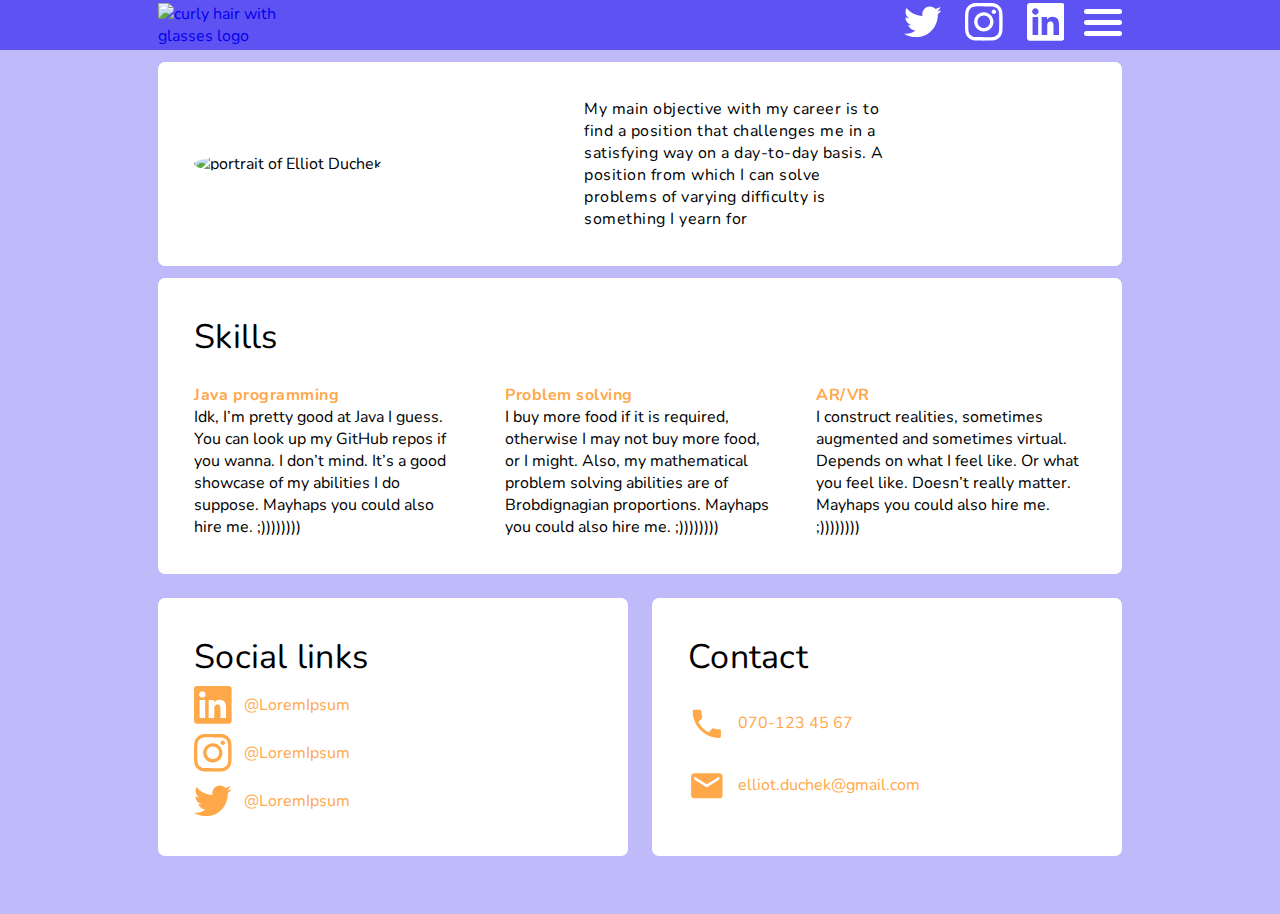
==== docs/index.html @ fb390127 "add old resume site" ====
<!DOCTYPE html>
<html lang="en">

<head>
    <meta charset="UTF-8" />
    <meta name="viewport" content="width=device-width, initial-scale=1.0" />
    <meta http-equiv="X-UA-Compatible" content="ie=edge" />
    <meta name="description" content="This is a resume elloot made for school." />
    <link rel="shortcut icon" href="./favicon.ico" type="image/x-icon" />
    <title>Elliot Duchek Resume</title>
    <link rel="stylesheet" href="css/style.css" />
    <link href="https://fonts.googleapis.com/css?family=Nunito&display=swap" rel="stylesheet" />
    <link href="https://fonts.googleapis.com/icon?family=Material+Icons" rel="stylesheet" />
    <script src="./js/main.js" defer></script>
</head>

<body>
    <div class="page-wrapper">
        <section class="navigation">
            <div class="navigation-wrapper">
                <div class="navbar-wrapper">
                    <div class="container">
                        <nav class="navbar">
                            <div class="navbar__logo-wrapper">
                                <a href="index.html">
                                    <img class="navbar__logo" src="/img/name-logo-white.svg"
                                        alt="curly hair with glasses logo" width="161.44869px" />
                                </a>
                            </div>
                            <div class="navbar__hamburger-social-links-wrapper">
                                <div class="navbar__social-links">
                                    <a href="https://twitter.com/" class="social-link" target="_blank" rel="noopener">
                                        <svg role="img" viewBox="0 0 24 24" xmlns="http://www.w3.org/2000/svg"
                                            width="37.63506px" height="37.63506px">
                                            <title>Twitter icon</title>
                                            <path
                                                d="M23.954 4.569c-.885.389-1.83.654-2.825.775 1.014-.611 1.794-1.574 2.163-2.723-.951.555-2.005.959-3.127 1.184-.896-.959-2.173-1.559-3.591-1.559-2.717 0-4.92 2.203-4.92 4.917 0 .39.045.765.127 1.124C7.691 8.094 4.066 6.13 1.64 3.161c-.427.722-.666 1.561-.666 2.475 0 1.71.87 3.213 2.188 4.096-.807-.026-1.566-.248-2.228-.616v.061c0 2.385 1.693 4.374 3.946 4.827-.413.111-.849.171-1.296.171-.314 0-.615-.03-.916-.086.631 1.953 2.445 3.377 4.604 3.417-1.68 1.319-3.809 2.105-6.102 2.105-.39 0-.779-.023-1.17-.067 2.189 1.394 4.768 2.209 7.557 2.209 9.054 0 13.999-7.496 13.999-13.986 0-.209 0-.42-.015-.63.961-.689 1.8-1.56 2.46-2.548l-.047-.02z" />
                                        </svg>
                                    </a>
                                    <a href="https://www.instagram.com/" class="social-link" target="_blank"
                                        rel="noopener">
                                        <svg role="img" viewBox="0 0 24 24" xmlns="http://www.w3.org/2000/svg"
                                            width="37.63506px" height="37.63506px">
                                            <title>Instagram icon</title>
                                            <path
                                                d="M12 0C8.74 0 8.333.015 7.053.072 5.775.132 4.905.333 4.14.63c-.789.306-1.459.717-2.126 1.384S.935 3.35.63 4.14C.333 4.905.131 5.775.072 7.053.012 8.333 0 8.74 0 12s.015 3.667.072 4.947c.06 1.277.261 2.148.558 2.913.306.788.717 1.459 1.384 2.126.667.666 1.336 1.079 2.126 1.384.766.296 1.636.499 2.913.558C8.333 23.988 8.74 24 12 24s3.667-.015 4.947-.072c1.277-.06 2.148-.262 2.913-.558.788-.306 1.459-.718 2.126-1.384.666-.667 1.079-1.335 1.384-2.126.296-.765.499-1.636.558-2.913.06-1.28.072-1.687.072-4.947s-.015-3.667-.072-4.947c-.06-1.277-.262-2.149-.558-2.913-.306-.789-.718-1.459-1.384-2.126C21.319 1.347 20.651.935 19.86.63c-.765-.297-1.636-.499-2.913-.558C15.667.012 15.26 0 12 0zm0 2.16c3.203 0 3.585.016 4.85.071 1.17.055 1.805.249 2.227.415.562.217.96.477 1.382.896.419.42.679.819.896 1.381.164.422.36 1.057.413 2.227.057 1.266.07 1.646.07 4.85s-.015 3.585-.074 4.85c-.061 1.17-.256 1.805-.421 2.227-.224.562-.479.96-.899 1.382-.419.419-.824.679-1.38.896-.42.164-1.065.36-2.235.413-1.274.057-1.649.07-4.859.07-3.211 0-3.586-.015-4.859-.074-1.171-.061-1.816-.256-2.236-.421-.569-.224-.96-.479-1.379-.899-.421-.419-.69-.824-.9-1.38-.165-.42-.359-1.065-.42-2.235-.045-1.26-.061-1.649-.061-4.844 0-3.196.016-3.586.061-4.861.061-1.17.255-1.814.42-2.234.21-.57.479-.96.9-1.381.419-.419.81-.689 1.379-.898.42-.166 1.051-.361 2.221-.421 1.275-.045 1.65-.06 4.859-.06l.045.03zm0 3.678c-3.405 0-6.162 2.76-6.162 6.162 0 3.405 2.76 6.162 6.162 6.162 3.405 0 6.162-2.76 6.162-6.162 0-3.405-2.76-6.162-6.162-6.162zM12 16c-2.21 0-4-1.79-4-4s1.79-4 4-4 4 1.79 4 4-1.79 4-4 4zm7.846-10.405c0 .795-.646 1.44-1.44 1.44-.795 0-1.44-.646-1.44-1.44 0-.794.646-1.439 1.44-1.439.793-.001 1.44.645 1.44 1.439z" />
                                        </svg>
                                    </a>
                                    <a href="https://www.linkedin.com" class="social-link" target="_blank"
                                        rel="noopener">
                                        <svg role="img" viewBox="0 0 24 24" xmlns="http://www.w3.org/2000/svg"
                                            width="37.63506px" height="37.63506px">
                                            <title>LinkedIn icon</title>
                                            <path
                                                d="M20.447 20.452h-3.554v-5.569c0-1.328-.027-3.037-1.852-3.037-1.853 0-2.136 1.445-2.136 2.939v5.667H9.351V9h3.414v1.561h.046c.477-.9 1.637-1.85 3.37-1.85 3.601 0 4.267 2.37 4.267 5.455v6.286zM5.337 7.433c-1.144 0-2.063-.926-2.063-2.065 0-1.138.92-2.063 2.063-2.063 1.14 0 2.064.925 2.064 2.063 0 1.139-.925 2.065-2.064 2.065zm1.782 13.019H3.555V9h3.564v11.452zM22.225 0H1.771C.792 0 0 .774 0 1.729v20.542C0 23.227.792 24 1.771 24h20.451C23.2 24 24 23.227 24 22.271V1.729C24 .774 23.2 0 22.222 0h.003z" />
                                        </svg>
                                    </a>
                                </div>
                                <div class="navbar__hamburger-icon" id="hamburger-toggle">
                                    <div class="hamburger-bar top" id="hamburger"></div>
                                    <div class="hamburger-bar mid" id="hamburger"></div>
                                    <div class="hamburger-bar bottom" id="hamburger"></div>
                                </div>
                            </div>
                        </nav>
                    </div>
                </div>
                <div class="menu" id="menu">
                    <div class="menu__container">
                        <a href="portfolio.html" class="menu__link">Portfolio</a>
                        <a href="experience-education.html" class="menu__link">Experience</a>
                        <a href="#contact" class="menu__link">Contact</a>
                    </div>
                </div>
            </div>
        </section>
        <div class="container">
            <section class="info">
                <div class="card-wrapper about-me-wrapper" id="aboutMeContainer">
                    <h4 class="card__title aboutMeToWrap" id="aboutMeTitle">About me</h4>
                    <div class="card__image-container" id="aboutMeImage">
                        <div class="card__image-wrapper">
                            <!--<img src="./img/portrait.webp" alt="portrait of Elliot Duchek" class="card__portrait" width="300px" />-->
                            <picture>
                                <source type="image/webp" srcset="/img/portrait.webp" />
                                <img src="/img/portrait.jpg" alt="portrait of Elliot Duchek" class="card__portrait"
                                    width="300px" />
                            </picture>
                        </div>
                    </div>
                    <p class="card__text aboutMeToWrap" id="aboutMeText">My main objective with my career is to find a
                        position that challenges me in a satisfying way on a day-to-day basis. A position from which I
                        can solve problems of varying difficulty is something I yearn for</p>
                </div>
                <div class="card-wrapper">
                    <h4 class="card__title">Skills</h4>
                    <ul class="card__list card__list-skills">
                        <li class="card__skill-wrapper">
                            <span class="card__skill-title" id="skillTitle"><i
                                    class="material-icons">arrow_drop_down</i> Java programming</span>
                            <p class="card__skill-info">Idk, I’m pretty good at Java I guess. You can look up my GitHub
                                repos if you wanna. I don’t mind. It’s a good showcase of my abilities I do suppose.
                                Mayhaps you could also hire me. ;))))))))</p>
                        </li>
                        <li class="card__skill-wrapper">
                            <span class="card__skill-title" id="skillTitle"><i
                                    class="material-icons">arrow_drop_down</i> Problem solving</span>
                            <p class="card__skill-info">I buy more food if it is required, otherwise I may not buy more
                                food, or I might. Also, my mathematical problem solving abilities are of Brobdignagian
                                proportions. Mayhaps you could also hire me. ;))))))))</p>
                        </li>
                        <li class="card__skill-wrapper">
                            <span class="card__skill-title" id="skillTitle"><i
                                    class="material-icons">arrow_drop_down</i> AR/VR</span>
                            <p class="card__skill-info">I construct realities, sometimes augmented and sometimes
                                virtual. Depends on what I feel like. Or what you feel like. Doesn’t really matter.
                                Mayhaps you could also hire me. ;))))))))</p>
                        </li>
                    </ul>
                </div>
            </section>
            <section class="footer">
                <div class="footer-wrapper">
                    <div class="card-wrapper">
                        <h4 class="card__title">Social links</h4>
                        <ul class="card__list card__list-social-links">
                            <li>
                                <a class="social-link" href="https://www.linkedin.com" target="_blank" rel="noopener">
                                    <svg role="img" viewBox="0 0 24 24" xmlns="http://www.w3.org/2000/svg"
                                        width="37.63506px" height="37.63506px">
                                        <title>LinkedIn icon</title>
                                        <path
                                            d="M20.447 20.452h-3.554v-5.569c0-1.328-.027-3.037-1.852-3.037-1.853 0-2.136 1.445-2.136 2.939v5.667H9.351V9h3.414v1.561h.046c.477-.9 1.637-1.85 3.37-1.85 3.601 0 4.267 2.37 4.267 5.455v6.286zM5.337 7.433c-1.144 0-2.063-.926-2.063-2.065 0-1.138.92-2.063 2.063-2.063 1.14 0 2.064.925 2.064 2.063 0 1.139-.925 2.065-2.064 2.065zm1.782 13.019H3.555V9h3.564v11.452zM22.225 0H1.771C.792 0 0 .774 0 1.729v20.542C0 23.227.792 24 1.771 24h20.451C23.2 24 24 23.227 24 22.271V1.729C24 .774 23.2 0 22.222 0h.003z" />
                                    </svg>
                                    <p>@LoremIpsum</p>
                                </a>
                            </li>
                            <li>
                                <a class="social-link" href="https://www.instagram.com/" target="_blank" rel="noopener">
                                    <svg role="img" viewBox="0 0 24 24" xmlns="http://www.w3.org/2000/svg"
                                        width="37.63506px" height="37.63506px">
                                        <title>Instagram icon</title>
                                        <path
                                            d="M12 0C8.74 0 8.333.015 7.053.072 5.775.132 4.905.333 4.14.63c-.789.306-1.459.717-2.126 1.384S.935 3.35.63 4.14C.333 4.905.131 5.775.072 7.053.012 8.333 0 8.74 0 12s.015 3.667.072 4.947c.06 1.277.261 2.148.558 2.913.306.788.717 1.459 1.384 2.126.667.666 1.336 1.079 2.126 1.384.766.296 1.636.499 2.913.558C8.333 23.988 8.74 24 12 24s3.667-.015 4.947-.072c1.277-.06 2.148-.262 2.913-.558.788-.306 1.459-.718 2.126-1.384.666-.667 1.079-1.335 1.384-2.126.296-.765.499-1.636.558-2.913.06-1.28.072-1.687.072-4.947s-.015-3.667-.072-4.947c-.06-1.277-.262-2.149-.558-2.913-.306-.789-.718-1.459-1.384-2.126C21.319 1.347 20.651.935 19.86.63c-.765-.297-1.636-.499-2.913-.558C15.667.012 15.26 0 12 0zm0 2.16c3.203 0 3.585.016 4.85.071 1.17.055 1.805.249 2.227.415.562.217.96.477 1.382.896.419.42.679.819.896 1.381.164.422.36 1.057.413 2.227.057 1.266.07 1.646.07 4.85s-.015 3.585-.074 4.85c-.061 1.17-.256 1.805-.421 2.227-.224.562-.479.96-.899 1.382-.419.419-.824.679-1.38.896-.42.164-1.065.36-2.235.413-1.274.057-1.649.07-4.859.07-3.211 0-3.586-.015-4.859-.074-1.171-.061-1.816-.256-2.236-.421-.569-.224-.96-.479-1.379-.899-.421-.419-.69-.824-.9-1.38-.165-.42-.359-1.065-.42-2.235-.045-1.26-.061-1.649-.061-4.844 0-3.196.016-3.586.061-4.861.061-1.17.255-1.814.42-2.234.21-.57.479-.96.9-1.381.419-.419.81-.689 1.379-.898.42-.166 1.051-.361 2.221-.421 1.275-.045 1.65-.06 4.859-.06l.045.03zm0 3.678c-3.405 0-6.162 2.76-6.162 6.162 0 3.405 2.76 6.162 6.162 6.162 3.405 0 6.162-2.76 6.162-6.162 0-3.405-2.76-6.162-6.162-6.162zM12 16c-2.21 0-4-1.79-4-4s1.79-4 4-4 4 1.79 4 4-1.79 4-4 4zm7.846-10.405c0 .795-.646 1.44-1.44 1.44-.795 0-1.44-.646-1.44-1.44 0-.794.646-1.439 1.44-1.439.793-.001 1.44.645 1.44 1.439z" />
                                    </svg>
                                    <p>@LoremIpsum</p>
                                </a>
                            </li>
                            <li>
                                <a class="social-link" href="https://twitter.com/" target="_blank" rel="noopener">
                                    <svg role="img" viewBox="0 0 24 24" xmlns="http://www.w3.org/2000/svg"
                                        width="37.63506px" height="37.63506px">
                                        <title>Twitter icon</title>
                                        <path
                                            d="M23.954 4.569c-.885.389-1.83.654-2.825.775 1.014-.611 1.794-1.574 2.163-2.723-.951.555-2.005.959-3.127 1.184-.896-.959-2.173-1.559-3.591-1.559-2.717 0-4.92 2.203-4.92 4.917 0 .39.045.765.127 1.124C7.691 8.094 4.066 6.13 1.64 3.161c-.427.722-.666 1.561-.666 2.475 0 1.71.87 3.213 2.188 4.096-.807-.026-1.566-.248-2.228-.616v.061c0 2.385 1.693 4.374 3.946 4.827-.413.111-.849.171-1.296.171-.314 0-.615-.03-.916-.086.631 1.953 2.445 3.377 4.604 3.417-1.68 1.319-3.809 2.105-6.102 2.105-.39 0-.779-.023-1.17-.067 2.189 1.394 4.768 2.209 7.557 2.209 9.054 0 13.999-7.496 13.999-13.986 0-.209 0-.42-.015-.63.961-.689 1.8-1.56 2.46-2.548l-.047-.02z" />
                                    </svg>
                                    <p>@LoremIpsum</p>
                                </a>
                            </li>
                        </ul>
                    </div>
                    <div class="card-wrapper" id="contact">
                        <h4 class="card__title">Contact</h4>
                        <ul class="card__list card__list-contact">
                            <li>
                                <a href="tel:070-123 45 67" class="contact-link">
                                    <svg role="img" xmlns="http://www.w3.org/2000/svg" viewBox="0 0 24 24"
                                        width="37.63506px" height="37.63506px">
                                        <title>Phone icon</title>
                                        <path d="M0 0h24v24H0z" fill="none" />
                                        <path
                                            d="M6.62 10.79c1.44 2.83 3.76 5.14 6.59 6.59l2.2-2.2c.27-.27.67-.36 1.02-.24 1.12.37 2.33.57 3.57.57.55 0 1 .45 1 1V20c0 .55-.45 1-1 1-9.39 0-17-7.61-17-17 0-.55.45-1 1-1h3.5c.55 0 1 .45 1 1 0 1.25.2 2.45.57 3.57.11.35.03.74-.25 1.02l-2.2 2.2z" />
                                    </svg>
                                    <p class="contact-info">070-123 45 67</p>
                                </a>
                            </li>
                            <li>
                                <a href="mailto:elliot.duchek@gmail.com" class="contact-link">
                                    <svg role="img" xmlns="http://www.w3.org/2000/svg" viewBox="0 0 24 24"
                                        width="37.63506px" height="37.63506px">
                                        <title>Email icon</title>
                                        <path
                                            d="M20 4H4c-1.1 0-1.99.9-1.99 2L2 18c0 1.1.9 2 2 2h16c1.1 0 2-.9 2-2V6c0-1.1-.9-2-2-2zm0 4l-8 5-8-5V6l8 5 8-5v2z" />
                                        <path d="M0 0h24v24H0z" fill="none" />
                                    </svg>
                                    <p class="contact-info">elliot.duchek@gmail.com</p>
                                </a>
                            </li>
                        </ul>
                    </div>
                </div>
            </section>
        </div>
    </div>
</body>

</html>
---- docs/css/style.css ----
* {
  margin: 0;
  padding: 0;
  -webkit-box-sizing: border-box;
          box-sizing: border-box;
}

body {
  font-family: Nunito;
  background: #bfbafa;
}

a {
  text-decoration: none;
}

.container {
  width: 100%;
  margin: 0 auto;
  padding: 0 12px;
  max-width: 576px;
}

.navigation-wrapper {
  z-index: 1;
  position: relative;
}

.navbar-wrapper {
  background: #5f52f2;
}

.navbar {
  display: -webkit-box;
  display: -ms-flexbox;
  display: flex;
  -webkit-box-pack: justify;
      -ms-flex-pack: justify;
          justify-content: space-between;
  -webkit-box-align: center;
      -ms-flex-align: center;
          align-items: center;
  padding: 3px 0;
  z-index: 1;
}

.navbar .navbar__logo {
  width: 100%;
  height: 100%;
}

.navbar .navbar__logo-wrapper {
  width: 161.44869px;
}

.navbar .navbar__social-links {
  display: none;
}

.navbar .navbar__social-links .social-link {
  margin-right: 20px;
}

.navbar .navbar__hamburger-icon {
  height: 37.63506px;
  cursor: pointer;
}

.navbar .navbar__hamburger-icon .hamburger-bar {
  height: 5px;
  background: white;
  width: 37.63506px;
  margin-top: 6px;
  border-radius: 1000px;
}

.navbar .navbar__hamburger-icon .top,
.navbar .navbar__hamburger-icon .mid,
.navbar .navbar__hamburger-icon .bottom {
  -webkit-transition: all 0.25s cubic-bezier(0.68, -0.55, 0.27, 1.55);
  transition: all 0.25s cubic-bezier(0.68, -0.55, 0.27, 1.55);
}

.navbar .navbar__hamburger-icon--cross .top {
  -webkit-transform-origin: center;
          transform-origin: center;
  -webkit-transform: translate(0, 220%) rotate(-45deg);
          transform: translate(0, 220%) rotate(-45deg);
}

.navbar .navbar__hamburger-icon--cross .bottom {
  -webkit-transform-origin: center;
          transform-origin: center;
  -webkit-transform: translate(0, -220%) rotate(45deg);
          transform: translate(0, -220%) rotate(45deg);
}

.navbar .navbar__hamburger-icon--cross .mid {
  opacity: 0;
}

.navbar .navbar__hamburger-social-links-wrapper {
  display: -webkit-box;
  display: -ms-flexbox;
  display: flex;
}

.menu {
  background: white;
  -webkit-box-shadow: 0px 4px 5px 3px rgba(0, 0, 0, 0.25);
          box-shadow: 0px 4px 5px 3px rgba(0, 0, 0, 0.25);
  border-radius: 0 0 5px 5px;
  position: absolute;
  -webkit-transform: translateY(-150%) translateX(-50%);
          transform: translateY(-150%) translateX(-50%);
  -webkit-transition: all 0.5s cubic-bezier(0.6, -0.48, 0.34, 1.45);
  transition: all 0.5s cubic-bezier(0.6, -0.48, 0.34, 1.45);
  left: 50%;
  z-index: -1;
  width: 100%;
}

.menu .menu__container {
  padding: 10px 0;
  display: -webkit-box;
  display: -ms-flexbox;
  display: flex;
  -webkit-box-orient: vertical;
  -webkit-box-direction: normal;
      -ms-flex-direction: column;
          flex-direction: column;
  -webkit-box-align: center;
      -ms-flex-align: center;
          align-items: center;
}

.menu .menu__container .menu__link {
  font-size: 24px;
  letter-spacing: 0;
  color: black;
  position: relative;
  /*border-bottom: 2px solid orange;*/
}

.menu .menu__container .menu__link:not(:first-child) {
  padding-top: 3px;
}

.menu .menu__container .menu__link::after {
  content: "";
  position: absolute;
  width: 0;
  -webkit-transition: width 0.3s cubic-bezier(0.18, 0.89, 0.32, 1.28);
  transition: width 0.3s cubic-bezier(0.18, 0.89, 0.32, 1.28);
  height: 2px;
  background-color: orange;
  z-index: 1;
  bottom: 0;
  left: 50%;
  -webkit-transform: translateX(-50%);
          transform: translateX(-50%);
}

.menu .menu__container .menu__link:hover::after {
  width: 80%;
}

.menu--show {
  -webkit-transform: translateY(0) translateX(-50%);
          transform: translateY(0) translateX(-50%);
}

.social-link svg {
  fill: white;
  height: 37.63506px;
}

.card-wrapper {
  padding: 24px;
  background: white;
  border-radius: 7px;
  margin: 12px 0;
}

.card-wrapper .card__title {
  font-size: 34px;
  letter-spacing: 0.25px;
  font-weight: normal;
}

.card-wrapper .card__text {
  font-size: 16px;
  letter-spacing: 0.5px;
}

.card-wrapper .card__image-container {
  width: 100%;
  height: 100%;
  display: -webkit-box;
  display: -ms-flexbox;
  display: flex;
  -webkit-box-pack: center;
      -ms-flex-pack: center;
          justify-content: center;
}

.card-wrapper .card__image-container .card__image-wrapper {
  height: 100%;
  max-width: 300px;
}

.card-wrapper .card__image-container .card__image-wrapper picture img {
  width: 100%;
  height: 100%;
  border-radius: 50%;
}

.card-wrapper .card__list {
  height: 90px;
  display: -webkit-box;
  display: -ms-flexbox;
  display: flex;
  -webkit-box-orient: vertical;
  -webkit-box-direction: normal;
      -ms-flex-direction: column;
          flex-direction: column;
  -webkit-box-pack: justify;
      -ms-flex-pack: justify;
          justify-content: space-between;
}

.card-wrapper .card__list li {
  list-style: none;
}

.card-wrapper .card__list li:first-child {
  margin-top: 6px;
}

.card-wrapper .card__list li .contact-link {
  display: -webkit-box;
  display: -ms-flexbox;
  display: flex;
  -webkit-box-orient: horizontal;
  -webkit-box-direction: normal;
      -ms-flex-direction: row;
          flex-direction: row;
  -webkit-box-align: center;
      -ms-flex-align: center;
          align-items: center;
}

.card-wrapper .card__list li .contact-link svg {
  fill: #ffa84a;
  height: 37.63506px;
}

.card-wrapper .card__list li .contact-link .contact-info {
  color: #ffa84a;
  margin-left: 12px;
}

.card-wrapper .card__list li .social-link {
  display: -webkit-box;
  display: -ms-flexbox;
  display: flex;
  -webkit-box-orient: horizontal;
  -webkit-box-direction: normal;
      -ms-flex-direction: row;
          flex-direction: row;
  -webkit-box-align: center;
      -ms-flex-align: center;
          align-items: center;
}

.card-wrapper .card__list li .social-link svg {
  fill: #ffa84a;
}

.card-wrapper .card__list li .social-link p {
  color: #ffa84a;
  margin-left: 12px;
}

.card-wrapper .card__list li .card__exp-edu-title {
  font-size: 24px;
  letter-spacing: 0;
  font-weight: normal;
}

.card-wrapper .card__list li .card__duration-text {
  font-size: 14px;
  letter-spacing: 0.1px;
  font-weight: 550;
}

.card-wrapper .card__list-social-links {
  height: 140px;
}

.card-wrapper .card__list-contact {
  display: -webkit-box;
  display: -ms-flexbox;
  display: flex;
  -webkit-box-orient: vertical;
  -webkit-box-direction: normal;
      -ms-flex-direction: column;
          flex-direction: column;
  -webkit-box-pack: space-evenly;
      -ms-flex-pack: space-evenly;
          justify-content: space-evenly;
}

.card-wrapper .card__list-contact li {
  margin-top: 6px;
}

.card-wrapper .card__list-skills {
  height: inherit;
}

.card-wrapper .card__list-skills .card__skill-wrapper:not(:last-child) {
  margin-bottom: 12px;
}

.card-wrapper .card__list-skills .card__skill-wrapper .card__skill-title {
  font-size: 16px;
  letter-spacing: 0.5px;
  color: #ffa84a;
  cursor: pointer;
  display: -webkit-box;
  display: -ms-flexbox;
  display: flex;
  -webkit-box-align: center;
      -ms-flex-align: center;
          align-items: center;
}

.card-wrapper .card__list-skills .card__skill-wrapper .card__skill-title i {
  -webkit-transition: all 0.4s cubic-bezier(0.6, -0.48, 0.34, 1.45);
  transition: all 0.4s cubic-bezier(0.6, -0.48, 0.34, 1.45);
}

.card-wrapper .card__list-skills .card__skill-wrapper .card__skill-title .flip-arrow {
  -webkit-transform: rotate(-180deg);
          transform: rotate(-180deg);
}

.card-wrapper .card__list-skills .card__skill-wrapper .card__skill-info {
  margin: 0 24px;
  max-height: 0;
  overflow: hidden;
  -webkit-transition: max-height 0.3s ease-in-out;
  transition: max-height 0.3s ease-in-out;
}

.card-wrapper .card__list-skills .card__skill-wrapper .card__skill-info--show {
  max-height: 200px !important;
  overflow: auto;
}

.card-wrapper .card__list-exp-edu {
  height: inherit;
}

.card-wrapper .card__list-exp-edu li {
  display: -webkit-box;
  display: -ms-flexbox;
  display: flex;
  -webkit-box-orient: vertical;
  -webkit-box-direction: normal;
      -ms-flex-direction: column;
          flex-direction: column;
}

.card-wrapper .card__list-exp-edu li:not(:last-child) {
  margin: 16px 0 24px 0;
}

.card-wrapper .card__list-exp-edu li .card__exp-edu-text {
  margin-top: 12px;
  display: inline-block;
  max-width: 600px;
}

.highlighted-text {
  color: #ffa84a !important;
}

@media only screen and (min-width: 576px) {
  .container {
    max-width: 673px;
  }
}

@media only screen and (min-width: 768px) {
  .navbar .navbar__social-links {
    display: block;
  }
  .card__image-wrapper {
    max-width: 350px !important;
  }
}

/*THIS WILL BE THE DESKTOP BREAKPOINT*/
@media only screen and (min-width: 992px) {
  .container {
    width: 96%;
    max-width: 988px;
  }
  .about-me-wrapper {
    display: -webkit-box;
    display: -ms-flexbox;
    display: flex;
    -webkit-box-align: center;
        -ms-flex-align: center;
            align-items: center;
  }
  .about-me-wrapper .card__image-container {
    width: inherit;
  }
  .about-me-wrapper .text-title-container {
    width: 300px;
    margin: 0 auto;
  }
  .footer-wrapper {
    display: -webkit-box;
    display: -ms-flexbox;
    display: flex;
    -webkit-box-orient: horizontal;
    -webkit-box-direction: normal;
        -ms-flex-direction: row;
            flex-direction: row;
    -webkit-box-pack: justify;
        -ms-flex-pack: justify;
            justify-content: space-between;
  }
  .footer-wrapper .card-wrapper {
    width: calc(50% - 12px);
  }
  .card-wrapper {
    padding: 36px;
  }
  .card-wrapper .card__list-skills {
    display: -webkit-box;
    display: -ms-flexbox;
    display: flex;
    -webkit-box-orient: horizontal;
    -webkit-box-direction: normal;
        -ms-flex-direction: row;
            flex-direction: row;
    -webkit-box-pack: justify;
        -ms-flex-pack: justify;
            justify-content: space-between;
    margin-top: 24px;
    height: inherit;
  }
  .card-wrapper .card__list-skills li:first-child {
    margin-top: 0;
  }
  .card-wrapper .card__list-skills .card__skill-wrapper {
    width: 270px;
  }
  .card-wrapper .card__list-skills .card__skill-wrapper:not(:last-child) {
    margin-bottom: 0;
  }
  .card-wrapper .card__list-skills .card__skill-wrapper .card__skill-title {
    font-weight: bold;
    cursor: auto;
  }
  .card-wrapper .card__list-skills .card__skill-wrapper .card__skill-title i {
    display: none;
  }
  .card-wrapper .card__list-skills .card__skill-wrapper .card__skill-info {
    margin: 0;
    display: block;
    max-height: 900px;
  }
  .card-wrapper .card__list-contact {
    height: 80%;
  }
  .card-wrapper .card__list-contact li {
    margin-top: 0;
  }
  .card-wrapper .card__list-contact li:first-child {
    margin-top: 0;
  }
}
/*# sourceMappingURL=style.css.map */
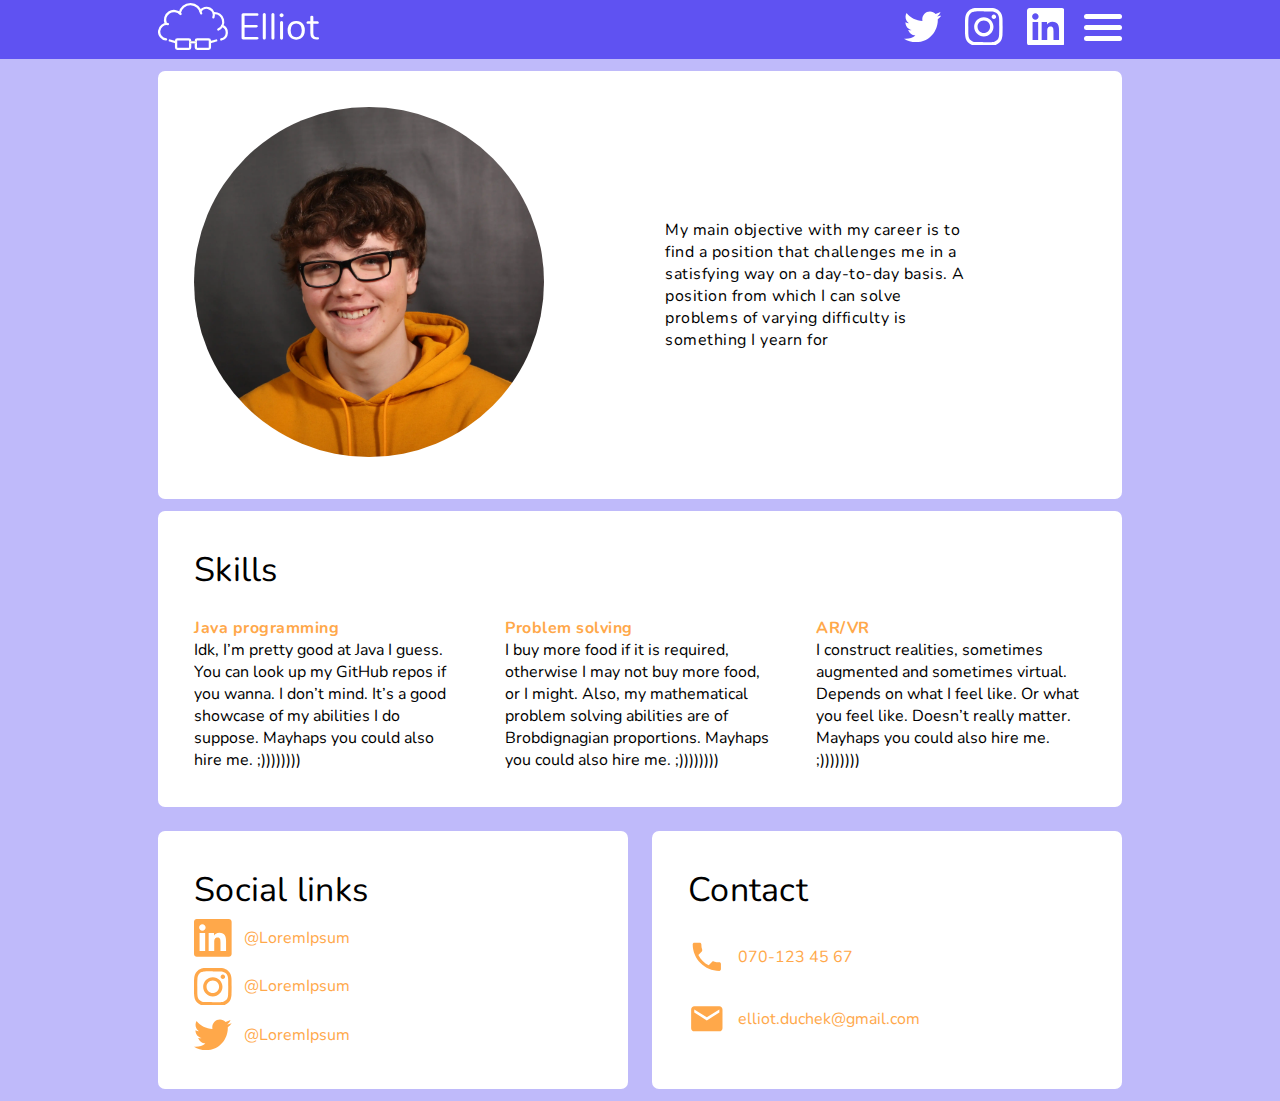
==== commit f3bb9f3a: "update file paths to hopefully work with public github pages" ====
--- a/docs/index.html
+++ b/docs/index.html
@@ -11,6 +11,7 @@
     <link rel="stylesheet" href="css/style.css" />
     <link href="https://fonts.googleapis.com/css?family=Nunito&display=swap" rel="stylesheet" />
     <link href="https://fonts.googleapis.com/icon?family=Material+Icons" rel="stylesheet" />
+    <script src="https://cdn.elloot.com/js/removeDotHTML.js" defer></script>
     <script src="./js/main.js" defer></script>
 </head>
 
@@ -23,7 +24,7 @@
                         <nav class="navbar">
                             <div class="navbar__logo-wrapper">
                                 <a href="index.html">
-                                    <img class="navbar__logo" src="/img/name-logo-white.svg"
+                                    <img class="navbar__logo" src="./img/name-logo-white.svg"
                                         alt="curly hair with glasses logo" width="161.44869px" />
                                 </a>
                             </div>
@@ -82,8 +83,8 @@
                         <div class="card__image-wrapper">
                             <!--<img src="./img/portrait.webp" alt="portrait of Elliot Duchek" class="card__portrait" width="300px" />-->
                             <picture>
-                                <source type="image/webp" srcset="/img/portrait.webp" />
-                                <img src="/img/portrait.jpg" alt="portrait of Elliot Duchek" class="card__portrait"
+                                <source type="image/webp" srcset="./img/portrait.webp" />
+                                <img src="./img/portrait.jpg" alt="portrait of Elliot Duchek" class="card__portrait"
                                     width="300px" />
                             </picture>
                         </div>
